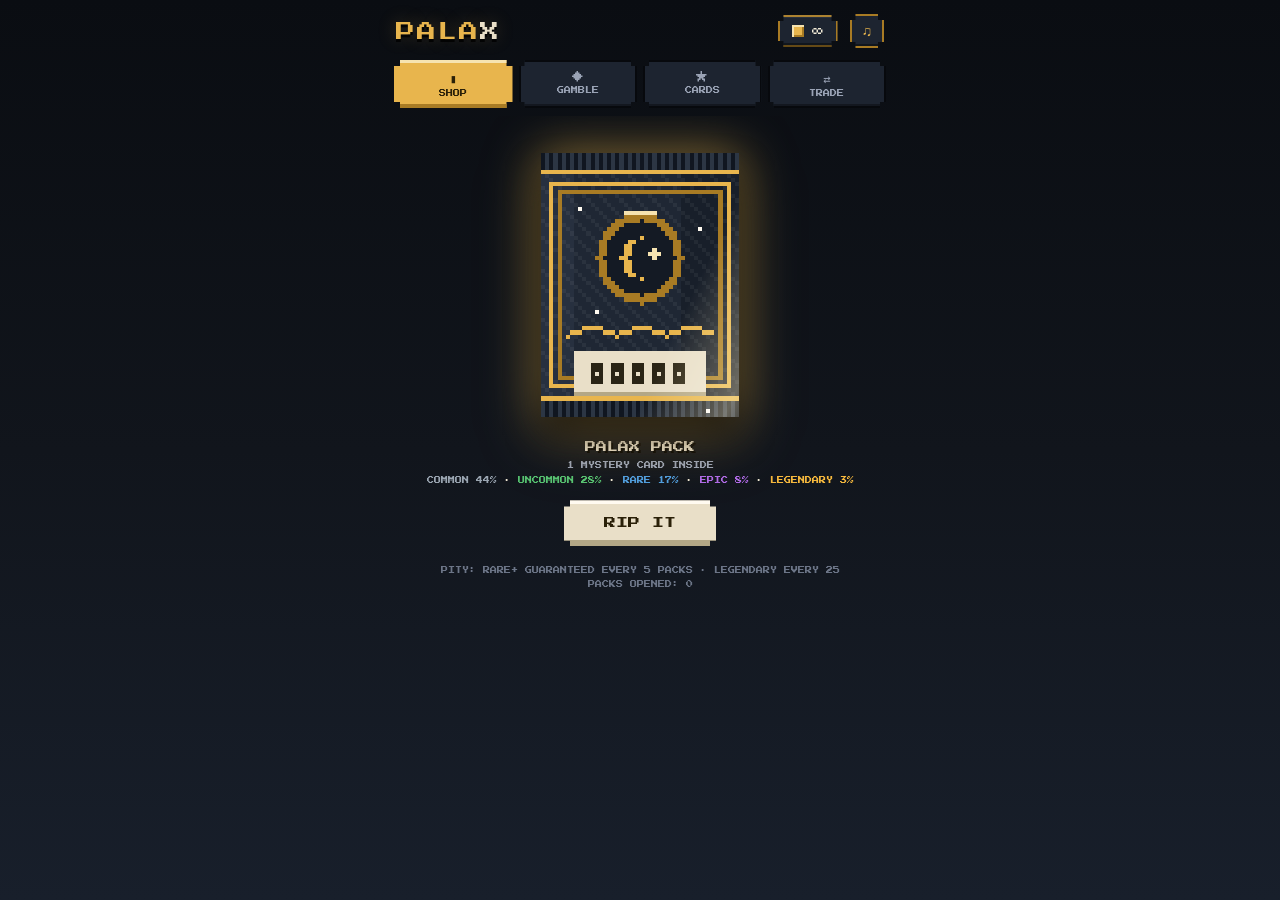
==== index.html @ 10542cb2 "New 'Midnight Gilt' theme: replace synthwave with quiet premium look - Backdrop: soft gold top-light" ====
<!DOCTYPE html>
<html lang="en">
<head>
<meta charset="UTF-8">
<meta name="viewport" content="width=device-width, initial-scale=1.0, maximum-scale=1.0, user-scalable=no">
<title>PALAX — Pixel Pack Ripper</title>
<link rel="preconnect" href="https://fonts.googleapis.com">
<link href="https://fonts.googleapis.com/css2?family=Press+Start+2P&display=swap" rel="stylesheet">
<link rel="stylesheet" href="css/style.css?v=9">
</head>
<body>

<!-- visible until the game boots; if you can read this, the viewer blocked JS -->
<div id="jsWarn">
  &#9888; GAME NOT RUNNING<br><br>
  This viewer blocks JavaScript (iPhone file previews do this).<br><br>
  OPEN THIS FILE IN SAFARI OR CHROME,<br>or use the web link instead.
</div>
<script>
/* surface any fatal error on-screen instead of failing silently */
window.onerror = function (msg, src, line) {
  var d = document.getElementById('errBox');
  if (!d) {
    d = document.createElement('div');
    d.id = 'errBox';
    d.style.cssText = 'position:fixed;left:8px;right:8px;bottom:8px;z-index:9999;' +
      'background:#b3164a;color:#fff;font:10px monospace;padding:10px;border:2px solid #fff;';
    if (document.body) document.body.appendChild(d);
  }
  d.textContent = 'ERROR: ' + msg + ' (line ' + line + ')';
};
</script>

<!-- backdrop: soft top light + drifting dust motes -->
<div id="bgGlow"></div>
<div id="motes"></div>

<!-- particle / FX layer -->
<canvas id="fxCanvas"></canvas>

<!-- white flash on big moments -->
<div id="flash"></div>

<div id="app">

  <!-- top HUD -->
  <header id="topbar">
    <div class="logo">PALA<span>X</span></div>
    <div class="coins-pill" id="coinsPill">
      <span class="coin-icon"></span><span id="coinCount">0</span>
    </div>
    <button id="muteBtn" class="icon-btn" title="Toggle sound">&#9835;</button>
  </header>

  <!-- top tab bar -->
  <nav id="navbar">
    <button class="nav-btn active" data-screen="shop"><span class="nav-ico">&#9646;</span>SHOP</button>
    <button class="nav-btn" data-screen="game"><span class="nav-ico">&#9830;</span>GAMBLE</button>
    <button class="nav-btn" data-screen="collection"><span class="nav-ico">&#9733;</span>CARDS</button>
    <button class="nav-btn" data-screen="trade"><span class="nav-ico">&#8644;</span>TRADE</button>
  </nav>

  <!-- ============ SHOP SCREEN: the one pack ============ -->
  <section id="screen-shop" class="screen active">
    <div id="packStage" class="pack-stage"></div>
    <div id="packInfo" class="pack-info"></div>
    <button id="buyBtn" class="big-btn buy-main">RIP IT</button>
    <div class="pity-hint" id="pityHint"></div>
  </section>

  <!-- ============ MINIGAME SCREEN ============ -->
  <section id="screen-game" class="screen">
    <h2 class="screen-title">DOUBLE OR NOTHING</h2>
    <p class="subtitle">Flip higher than the dealer. Win = pot doubles.<br>Push your luck... or lose it all.</p>
    <div class="duel-table">
      <div class="duel-card-slot"><div class="duel-label">DEALER</div><div id="dealerCard" class="duel-card back"></div></div>
      <div class="duel-vs">VS</div>
      <div class="duel-card-slot"><div class="duel-label">YOU</div><div id="playerCard" class="duel-card back"></div></div>
    </div>
    <div class="pot-display">POT: <span id="potAmount">0</span> <span class="coin-icon"></span> <span id="streakBadge" class="streak-badge"></span></div>
    <div id="betControls" class="bet-controls">
      <button class="bet-btn" data-bet="10">BET 10</button>
      <button class="bet-btn" data-bet="25">BET 25</button>
      <button class="bet-btn" data-bet="50">BET 50</button>
    </div>
    <div id="duelControls" class="bet-controls hidden">
      <button id="flipAgainBtn" class="big-btn danger-btn">FLIP AGAIN</button>
      <button id="cashOutBtn" class="big-btn gold-btn">CASH OUT</button>
    </div>
    <div id="duelMsg" class="duel-msg"></div>
    <div class="best-streak">BEST STREAK: <span id="bestStreak">0</span></div>
  </section>

  <!-- ============ COLLECTION SCREEN ============ -->
  <section id="screen-collection" class="screen">
    <h2 class="screen-title">COLLECTION</h2>
    <div class="collection-stats" id="collectionStats"></div>
    <div id="collectionGrid" class="collection-grid"></div>
  </section>

  <!-- ============ TRADE SCREEN ============ -->
  <section id="screen-trade" class="screen">
    <h2 class="screen-title">TRADING POST</h2>
    <p class="subtitle">Gift a card: pick one below to generate a code.<br>The card leaves your collection — send the code to a friend!</p>
    <div class="trade-redeem">
      <input id="redeemInput" type="text" placeholder="PASTE CODE HERE" autocomplete="off">
      <button id="redeemBtn" class="big-btn">REDEEM</button>
    </div>
    <div id="tradeMsg" class="duel-msg"></div>
    <div id="tradeGrid" class="collection-grid"></div>
  </section>

</div>

<!-- ============ PACK OPENING OVERLAY ============ -->
<div id="openOverlay" class="overlay hidden">
  <div class="open-stage" id="openStage">
    <div id="stageRays"></div>
    <div id="shockwave"></div>
    <div class="rip-hint" id="ripHint">&#9756; SWIPE ACROSS THE TOP TO RIP &#9758;</div>
    <div id="packWrap" class="pack-wrap">
      <canvas id="packFlap" width="48" height="18"></canvas>
      <canvas id="packBody" width="48" height="64"></canvas>
    </div>
    <div id="cardRow" class="card-row"></div>
    <button id="doneBtn" class="big-btn gold-btn hidden">COLLECT</button>
  </div>
</div>

<!-- ============ TRADE CODE MODAL ============ -->
<div id="codeModal" class="overlay hidden">
  <div class="modal-box">
    <h3>GIFT CODE</h3>
    <p class="subtitle">Card removed from your collection.<br>Send this code to a friend:</p>
    <div id="codeText" class="code-text"></div>
    <button id="copyCodeBtn" class="big-btn">COPY CODE</button>
    <button id="closeCodeBtn" class="big-btn danger-btn">CLOSE</button>
  </div>
</div>

<script src="js/audio.js?v=9"></script>
<script src="js/cards.js?v=9"></script>
<script src="js/main.js?v=9"></script>
</body>
</html>
---- css/style.css ----
/* ============================================================
   PALAX — "Midnight Gilt" theme.
   Quiet premium collectible vibe: ink-blue night, warm gold and
   ivory, pixel chrome, Pokemon-style holo foils.
   ============================================================ */

:root {
  --bg: #11151c;
  --bg-deep: #0a0d12;
  --panel: #1d2430;
  --panel-hi: #283142;
  --panel-edge: #07090d;
  --gold: #e8b54d;
  --gold-hi: #f6e3b0;
  --gold-dark: #a87b24;
  --ivory: #e9dfc8;
  --ivory-dark: #b3a786;
  --crimson: #d4574e;
  --crimson-dark: #93352e;
  --slate: #4c5a72;
  --text: #f1e9d6;
  --muted: #9aa3b5;
  --c-common: #9aa5b1;
  --c-uncommon: #56c271;
  --c-rare: #4f9dde;
  --c-epic: #b06ae8;
  --c-legendary: #e8b54d;
  /* pixel-notched corners, used on all UI chrome */
  --px: polygon(
    0 6px, 6px 6px, 6px 0,
    calc(100% - 6px) 0, calc(100% - 6px) 6px, 100% 6px,
    100% calc(100% - 6px), calc(100% - 6px) calc(100% - 6px), calc(100% - 6px) 100%,
    6px 100%, 6px calc(100% - 6px), 0 calc(100% - 6px));
}

* { margin: 0; padding: 0; box-sizing: border-box; -webkit-tap-highlight-color: transparent; }

/* shown until JS boots and removes it */
#jsWarn {
  position: fixed;
  left: 16px; right: 16px; top: 18%;
  z-index: 400;
  background: var(--crimson);
  color: #fff;
  border: 3px solid #fff;
  padding: 22px 16px;
  font-size: 10px;
  line-height: 1.8;
  text-align: center;
}

html, body {
  height: 100%;
  overflow: hidden;
  background: linear-gradient(180deg, var(--bg-deep) 0%, var(--bg) 50%, #181f2b 100%);
  font-family: 'Press Start 2P', monospace;
  color: var(--text);
  user-select: none;
  -webkit-user-select: none;
  touch-action: manipulation;
}

/* ---- backdrop ---- */
#bgGlow {
  position: fixed; inset: 0;
  background:
    radial-gradient(ellipse 85% 55% at 50% 10%, rgba(232,181,77,0.10), transparent 70%),
    radial-gradient(ellipse 70% 40% at 50% 108%, rgba(70,84,110,0.30), transparent 65%);
  z-index: -2;
}
/* slow rising dust motes */
#motes {
  position: fixed;
  left: 0; right: 0; top: 0;
  height: 200%;
  pointer-events: none;
  background-image:
    radial-gradient(2px 2px at 36px 50px, rgba(232,181,77,0.35), transparent),
    radial-gradient(1px 1px at 130px 210px, rgba(241,233,214,0.28), transparent),
    radial-gradient(2px 2px at 226px 330px, rgba(232,181,77,0.22), transparent),
    radial-gradient(1px 1px at 84px 310px, rgba(241,233,214,0.22), transparent),
    radial-gradient(1px 1px at 190px 110px, rgba(241,233,214,0.3), transparent);
  background-size: 280px 380px;
  animation: motesUp 34s linear infinite;
  z-index: -1;
}
@keyframes motesUp { to { transform: translateY(-380px); } }

#flash {
  position: fixed; inset: 0;
  background: #fff;
  opacity: 0;
  pointer-events: none;
  transition: opacity 0.13s ease;
  z-index: 350;
}
body.flashwhite #flash { opacity: 0.75; }

#fxCanvas {
  position: fixed; inset: 0;
  width: 100%; height: 100%;
  pointer-events: none;
  z-index: 200;
}

#app {
  height: 100%;
  max-width: 520px;
  margin: 0 auto;
  display: flex;
  flex-direction: column;
}

/* ---------------- top HUD ---------------- */
#topbar {
  display: flex;
  align-items: center;
  gap: 12px;
  padding: 14px 16px 8px;
}
.logo {
  font-size: 19px;
  letter-spacing: 2px;
  color: var(--gold);
  text-shadow: 0 3px 0 rgba(0,0,0,0.8), 0 0 18px rgba(232,181,77,0.25);
}
.logo span { color: var(--ivory); }
.coins-pill {
  margin-left: auto;
  display: flex; align-items: center; gap: 8px;
  background: var(--panel);
  clip-path: var(--px);
  padding: 10px 14px;
  font-size: 12px;
  box-shadow: inset 0 3px 0 rgba(255,255,255,0.06), inset 0 -4px 0 rgba(0,0,0,0.4),
              inset 0 0 0 2px var(--gold-dark);
}
.coins-pill.bump { animation: coinBump 0.35s cubic-bezier(0.2, 1.6, 0.4, 1); }
@keyframes coinBump { 35% { transform: scale(1.22); } }
.coin-icon {
  display: inline-block;
  width: 12px; height: 12px;
  background: var(--gold);
  box-shadow: inset 2px 2px 0 var(--gold-hi), inset -2px -2px 0 var(--gold-dark);
}
.icon-btn {
  background: var(--panel);
  border: none;
  clip-path: var(--px);
  color: var(--gold);
  font-size: 14px;
  padding: 9px 12px;
  cursor: pointer;
  box-shadow: inset 0 0 0 2px var(--gold-dark), inset 0 -4px 0 rgba(0,0,0,0.4);
}
.icon-btn.muted { color: #525b6b; box-shadow: inset 0 0 0 2px #2c3442; text-decoration: line-through; }

/* ---------------- top tab bar ---------------- */
#navbar {
  display: flex;
  gap: 6px;
  margin: 4px 14px 8px;
}
.nav-btn {
  flex: 1;
  font-family: inherit;
  font-size: 7px;
  color: var(--muted);
  background: var(--panel);
  border: none;
  clip-path: var(--px);
  padding: 11px 4px;
  cursor: pointer;
  display: flex;
  flex-direction: column;
  align-items: center;
  gap: 4px;
  box-shadow: inset 0 0 0 2px var(--panel-edge), inset 0 -4px 0 rgba(0,0,0,0.35);
  transition: color 0.15s;
}
.nav-ico { font-size: 12px; }
.nav-btn.active {
  color: #2a2008;
  background: var(--gold);
  box-shadow: inset 0 3px 0 var(--gold-hi), inset 0 -4px 0 var(--gold-dark);
}
.nav-btn.active .nav-ico { animation: navBounce 0.3s ease; }
@keyframes navBounce { 50% { transform: translateY(-4px); } }

/* ---------------- screens ---------------- */
.screen {
  flex: 1;
  display: none;
  flex-direction: column;
  align-items: center;
  padding: 10px 16px 26px;
  overflow-y: auto;
  scrollbar-width: thin;
  scrollbar-color: var(--panel-hi) transparent;
}
.screen.active { display: flex; animation: screenIn 0.3s ease both; }
@keyframes screenIn {
  from { opacity: 0; transform: translateY(14px); }
}
.screen-title {
  font-size: 14px;
  margin: 6px 0 14px;
  letter-spacing: 2px;
  color: var(--ivory);
  text-shadow: 0 3px 0 rgba(0,0,0,0.8);
}
.subtitle {
  font-size: 8px;
  line-height: 1.9;
  text-align: center;
  color: var(--muted);
  margin-bottom: 14px;
}

/* ---------------- pixel buttons ---------------- */
.big-btn {
  position: relative;
  font-family: inherit;
  font-size: 11px;
  color: #2a2008;
  background: var(--ivory);
  border: none;
  clip-path: var(--px);
  padding: 16px 24px;
  cursor: pointer;
  box-shadow: inset 0 4px 0 #fffaf0, inset 0 -6px 0 var(--ivory-dark);
  transition: filter 0.15s;
}
.big-btn:hover:not(:disabled) { filter: brightness(1.06); }
.big-btn:active:not(:disabled) {
  transform: translateY(3px);
  box-shadow: inset 0 2px 0 #fffaf0, inset 0 -2px 0 var(--ivory-dark);
}
.big-btn:disabled { filter: grayscale(0.85) brightness(0.55); cursor: default; }
.gold-btn {
  background: var(--gold);
  box-shadow: inset 0 4px 0 var(--gold-hi), inset 0 -6px 0 var(--gold-dark);
}
.gold-btn:active:not(:disabled) { box-shadow: inset 0 2px 0 var(--gold-hi), inset 0 -2px 0 var(--gold-dark); }
.danger-btn {
  background: var(--crimson);
  color: #fff;
  text-shadow: 1px 1px 0 rgba(0,0,0,0.4);
  box-shadow: inset 0 4px 0 #ef8a82, inset 0 -6px 0 var(--crimson-dark);
}
.danger-btn:active:not(:disabled) { box-shadow: inset 0 2px 0 #ef8a82, inset 0 -2px 0 var(--crimson-dark); }

/* ---------------- the one pack ---------------- */
.pack-stage {
  width: 220px;
  height: 290px;
  margin-top: 14px;
  display: flex;
  align-items: center;
  justify-content: center;
  perspective: 700px;
}
.pack-holo {
  position: relative;
  width: 198px; height: 264px;
  cursor: pointer;
  transition: transform 0.18s ease;
  transform-style: preserve-3d;
  animation: packFloat 3.4s ease-in-out infinite;
  filter: drop-shadow(0 18px 16px rgba(0,0,0,0.6)) drop-shadow(0 0 24px var(--packglow, transparent));
}
@keyframes packFloat {
  0%, 100% { translate: 0 0; }
  50% { translate: 0 -10px; }
}
.pack-holo canvas {
  width: 100%; height: 100%;
  display: block;
  image-rendering: pixelated;
}
/* gentle gold sheen drifting across the foil */
.pack-holo::after {
  content: '';
  position: absolute; inset: 0;
  background: linear-gradient(115deg, transparent 34%, rgba(246,227,176,0.38) 48%, rgba(246,227,176,0.12) 54%, transparent 68%);
  background-size: 260% 100%;
  animation: packSheen 4s ease-in-out infinite;
  mix-blend-mode: screen;
  pointer-events: none;
}
@keyframes packSheen {
  0% { background-position: 130% 0; }
  60%, 100% { background-position: -140% 0; }
}

.pack-info {
  text-align: center;
  margin: 6px 0 12px;
  line-height: 2.1;
}
.pack-info .p-name { font-size: 11px; color: var(--text); text-shadow: 2px 2px 0 #000; }
.pack-info .p-meta { font-size: 7px; color: var(--muted); }
.pack-info .p-odds { font-size: 7px; }
.buy-main { font-size: 12px; padding: 17px 40px; }
.pity-hint { font-size: 7px; color: #6c7587; margin-top: 18px; line-height: 2; text-align: center; }

/* ---------------- pack opening overlay ---------------- */
.overlay {
  position: fixed; inset: 0;
  background: radial-gradient(ellipse at 50% 38%, rgba(29, 36, 48, 0.97), rgba(6, 8, 11, 0.99) 78%);
  z-index: 100;
  display: flex;
  align-items: center;
  justify-content: center;
}
.overlay.hidden, .hidden { display: none !important; }

.open-stage {
  position: relative;
  display: flex;
  flex-direction: column;
  align-items: center;
  gap: 22px;
  width: 100%;
  height: 100%;
  justify-content: center;
  padding: 16px;
  overflow: hidden;
}

#stageRays {
  position: absolute;
  left: 50%; top: 44%;
  width: 760px; height: 760px;
  translate: -50% -50%;
  background: repeating-conic-gradient(
    color-mix(in srgb, var(--raycolor, #fff) 28%, transparent) 0deg 12deg,
    transparent 12deg 26deg);
  -webkit-mask-image: radial-gradient(circle, black 0%, transparent 66%);
  mask-image: radial-gradient(circle, black 0%, transparent 66%);
  opacity: 0;
  transition: opacity 0.7s ease;
  animation: raySpin 20s linear infinite;
  pointer-events: none;
}
#stageRays.on { opacity: 0.8; }
@keyframes raySpin { to { rotate: 360deg; } }

#shockwave {
  position: absolute;
  width: 60px; height: 60px;
  border: 6px solid var(--gold-hi);
  border-radius: 50%;
  translate: -50% -50%;
  opacity: 0;
  pointer-events: none;
  z-index: 5;
  box-shadow: 0 0 20px rgba(232,181,77,0.8), inset 0 0 14px rgba(232,181,77,0.6);
}
#shockwave.boom { animation: shock 0.65s cubic-bezier(0.1, 0.8, 0.3, 1) forwards; }
@keyframes shock {
  from { opacity: 0.95; scale: 0.15; border-width: 14px; }
  to   { opacity: 0; scale: 12; border-width: 1px; }
}

.rip-hint {
  font-size: 9px;
  color: var(--gold);
  text-shadow: 2px 2px 0 #000;
  animation: hintBob 1.2s ease-in-out infinite;
  z-index: 4;
}
@keyframes hintBob { 50% { transform: translateY(-5px); } }

.pack-wrap {
  position: relative;
  width: 240px; height: 320px;
  touch-action: none;
  cursor: grab;
  z-index: 3;
}
.pack-wrap.idle { animation: openFloat 3s ease-in-out infinite; }
@keyframes openFloat {
  0%, 100% { transform: translateY(0); }
  50% { transform: translateY(-10px); }
}
#packBody, #packFlap {
  position: absolute;
  left: 0; top: 0;
  width: 240px;
  image-rendering: pixelated;
}
#packBody { height: 320px; }
#packFlap { height: 90px; z-index: 2; }
#packFlap.flying {
  transition: transform 0.7s cubic-bezier(0.25, 0.5, 0.3, 1), opacity 0.7s;
  transform: translate(150px, -340px) rotate(80deg) scale(1.15) !important;
  opacity: 0;
}
.pack-wrap.shaking { animation: packShake 0.08s linear infinite; }
@keyframes packShake {
  25% { transform: translate(-2px, 1px); }
  75% { transform: translate(2px, -1px); }
}

body.screenshake #app, body.screenshake .overlay { animation: screenShake 0.38s linear; }
@keyframes screenShake {
  10% { transform: translate(-7px, 5px); }
  30% { transform: translate(6px, -6px); }
  50% { transform: translate(-5px, 3px); }
  70% { transform: translate(4px, -2px); }
  90% { transform: translate(-1px, 1px); }
}

/* ---------------- cards (full pixel art, 64x90 logical) ---------------- */
.card-row {
  display: flex;
  flex-wrap: wrap;
  gap: 14px;
  justify-content: center;
  perspective: 1000px;
  min-height: 150px;
  z-index: 3;
}

.pop-wrap {
  perspective: 1000px;
  animation: popOut 0.65s cubic-bezier(0.2, 1.35, 0.4, 1) both;
}
@keyframes popOut {
  from { transform: translateY(170px) scale(0.1); opacity: 0; filter: brightness(4); }
}

.game-card {
  width: 96px; height: 135px;
  position: relative;
  transform-style: preserve-3d;
  transition: transform 0.5s cubic-bezier(0.3, 1.5, 0.5, 1);
  transform: rotateX(180deg);
  cursor: pointer;
}
.game-card.flipped { transform: rotateX(0deg); }
.big-reveal { width: 192px; height: 270px; }

.card-face {
  position: absolute; inset: 0;
  backface-visibility: hidden;
  overflow: hidden;
}
.card-front { background: #14101d; }
.card-art {
  width: 100%; height: 100%;
  image-rendering: pixelated;
  display: block;
}
.card-back-face {
  transform: rotateX(180deg);
  background: repeating-linear-gradient(45deg, #232c3c 0 8px, #1a2230 8px 16px);
  border: 3px solid var(--gold-dark);
  display: flex; align-items: center; justify-content: center;
  box-shadow: inset 0 0 22px rgba(0,0,0,0.6);
}
.card-back-face::before {
  content: '';
  position: absolute; inset: 6px;
  border: 2px solid rgba(232,181,77,0.45);
}
.card-back-face::after {
  content: 'P';
  font-size: 26px;
  color: var(--gold);
  text-shadow: 3px 3px 0 #000;
}

/* shine sweep on flip */
.game-card.flipped .card-front::before {
  content: '';
  position: absolute; inset: 0;
  background: linear-gradient(115deg, transparent 30%, rgba(255,250,235,0.6) 50%, transparent 70%);
  background-size: 280% 100%;
  animation: revealSheen 0.8s ease 0.18s both;
  mix-blend-mode: screen;
  pointer-events: none;
  z-index: 4;
}
@keyframes revealSheen {
  from { background-position: 135% 0; }
  to { background-position: -135% 0; }
}

/* ============ Pokemon-style holo foils ============ */
.holo {
  position: absolute; inset: 0;
  pointer-events: none;
  z-index: 3;
  background-position: var(--hx, 50%) var(--hy, 50%);
}

/* RARE — holographic art window (classic holo rare) */
.holo-art {
  clip-path: inset(18.9% 6.25% 32.2% 6.25%);
  background-image: linear-gradient(115deg,
    transparent 18%, rgba(255,90,170,0.6) 32%, rgba(90,235,210,0.6) 45%,
    rgba(130,150,255,0.55) 55%, rgba(255,225,110,0.5) 68%, transparent 82%);
  background-size: 260% 260%;
  mix-blend-mode: color-dodge;
  opacity: 0.75;
  animation: holoDrift 4.4s ease-in-out infinite alternate;
}

/* EPIC — galaxy foil across the whole card */
.holo-galaxy {
  background-image:
    repeating-radial-gradient(circle at 30% 25%,
      rgba(176,106,232,0.45) 0 2px, rgba(110,200,235,0.38) 2px 4px, transparent 4px 8px),
    linear-gradient(120deg,
      rgba(255,90,170,0.36), rgba(90,190,255,0.36) 40%, rgba(255,225,110,0.3) 75%, rgba(255,90,170,0.36));
  background-size: 14px 14px, 280% 280%;
  mix-blend-mode: color-dodge;
  opacity: 0.58;
  animation: holoDrift 4s ease-in-out infinite alternate;
}

/* LEGENDARY — full-card rainbow foil */
.holo-full {
  background-image:
    linear-gradient(110deg,
      rgba(255,80,80,0.5) 0%, rgba(255,185,60,0.5) 18%, rgba(255,245,110,0.45) 33%,
      rgba(100,255,170,0.45) 48%, rgba(80,200,255,0.5) 64%, rgba(180,110,255,0.5) 82%,
      rgba(255,80,80,0.5) 100%),
    radial-gradient(circle at var(--hx, 50%) var(--hy, 35%), rgba(255,252,240,0.5), transparent 55%);
  background-size: 300% 300%, 100% 100%;
  mix-blend-mode: color-dodge;
  opacity: 0.65;
  animation: holoDrift 3.4s ease-in-out infinite alternate;
}
@keyframes holoDrift {
  from { background-position: 15% 20%; }
  to { background-position: 85% 80%; }
}

/* sweeping light beam (legendary) */
.beam {
  background-image: linear-gradient(120deg,
    transparent 38%, rgba(255,250,235,0.5) 49%, rgba(255,250,235,0.16) 53%, transparent 64%);
  background-size: 320% 320%;
  mix-blend-mode: screen;
  animation: beamSweep 3s ease-in-out infinite;
}
@keyframes beamSweep {
  0% { background-position: 120% 0; }
  55%, 100% { background-position: -140% 0; }
}

/* glitter flecks */
.sparkles {
  background-image:
    radial-gradient(1px 1px at 18% 22%, #fff, transparent),
    radial-gradient(1px 1px at 72% 14%, #fff, transparent),
    radial-gradient(2px 2px at 86% 38%, #fff, transparent),
    radial-gradient(1px 1px at 34% 48%, #fff, transparent),
    radial-gradient(1px 1px at 58% 66%, #fff, transparent),
    radial-gradient(2px 2px at 12% 76%, #fff, transparent),
    radial-gradient(1px 1px at 80% 84%, #fff, transparent),
    radial-gradient(1px 1px at 46% 90%, #fff, transparent);
  mix-blend-mode: screen;
  animation: sparkleTwinkle 1.7s steps(2) infinite;
}
@keyframes sparkleTwinkle {
  0%, 100% { opacity: 0.85; transform: translate(0, 0); }
  50% { opacity: 0.22; transform: translate(1px, 1px); }
}

/* rarity glows — soft, not neon */
.r-uncommon  .card-front { box-shadow: 0 0 10px rgba(86,194,113,0.35); }
.r-rare      .card-front { box-shadow: 0 0 14px rgba(79,157,222,0.5); }
.r-epic      .card-front { box-shadow: 0 0 20px rgba(176,106,232,0.6); }
.r-legendary .card-front { animation: legendPulse 1.7s ease-in-out infinite; }
@keyframes legendPulse {
  0%, 100% { box-shadow: 0 0 18px rgba(232,181,77,0.6); }
  50% { box-shadow: 0 0 40px rgba(232,181,77,0.95), 0 0 80px rgba(232,181,77,0.4); }
}

/* reveal jolts */
.game-card.flipped.r-rare      { animation: rareJolt 0.45s ease; }
.game-card.flipped.r-epic      { animation: epicJolt 0.55s ease; }
.game-card.flipped.r-legendary { animation: legendJolt 0.8s ease; }
@keyframes rareJolt { 30% { transform: rotateX(0) scale(1.14); } }
@keyframes epicJolt {
  25% { transform: rotateX(0) scale(1.2) rotate(-3deg); }
  55% { transform: rotateX(0) scale(1.08) rotate(2deg); }
}
@keyframes legendJolt {
  15% { transform: rotateX(0) scale(1.4); filter: brightness(1.9); }
  40% { transform: rotateX(0) scale(1.15) translate(-4px, 0); filter: brightness(1.2); }
  65% { transform: rotateX(0) scale(1.28) translate(3px, 0); }
}

/* mystery covers — warm gold-white while fate is undecided */
.mystery-cover {
  position: absolute; inset: 0;
  backface-visibility: hidden;
  transform: translateZ(3px);
  background: radial-gradient(circle at 50% 36%, #fffdf6, #f6e9c8 55%, #e3c171 100%);
  box-shadow:
    0 0 30px rgba(255,250,235,0.95),
    0 0 80px rgba(232,181,77,0.7),
    0 0 160px rgba(232,181,77,0.35);
  display: flex;
  align-items: center;
  justify-content: center;
  animation: coverPulse 0.45s ease-in-out infinite;
  transition: opacity 0.16s ease;
  z-index: 6;
}
.mystery-cover::after {
  content: '?';
  font-size: 44px;
  color: rgba(120, 90, 30, 0.32);
  text-shadow: 0 2px 0 rgba(255,255,255,0.8);
}
.mystery-cover.back { transform: rotateY(180deg) translateZ(3px); }
.mystery-cover.off { opacity: 0; pointer-events: none; }
@keyframes coverPulse { 50% { filter: brightness(1.22); } }

/* ---------------- minigame ---------------- */
.duel-table {
  display: flex;
  align-items: center;
  gap: 22px;
  margin: 10px 0 18px;
}
.duel-card-slot { display: flex; flex-direction: column; align-items: center; gap: 8px; }
.duel-label { font-size: 8px; color: var(--muted); }
.duel-vs { font-size: 14px; color: var(--crimson); text-shadow: 2px 2px 0 #000; }
.duel-card {
  width: 84px; height: 118px;
  clip-path: var(--px);
  background: #f6f1e3;
  color: #1d1812;
  display: flex; align-items: center; justify-content: center;
  font-size: 30px;
  box-shadow: inset 0 0 0 3px #0a0d12, inset 0 -6px 0 rgba(0,0,0,0.12);
}
.duel-card.red-suit { color: var(--crimson-dark); }
.duel-card.back {
  background: repeating-linear-gradient(45deg, #232c3c 0 8px, #1a2230 8px 16px);
  color: transparent;
  box-shadow: inset 0 0 0 3px var(--gold-dark), inset 0 0 18px rgba(0,0,0,0.5);
}
.duel-card.pop { animation: duelPop 0.38s cubic-bezier(0.2, 1.6, 0.4, 1); }
@keyframes duelPop { from { transform: scale(0.4) rotate(10deg); } }
.pot-display { font-size: 11px; margin-bottom: 14px; display: flex; align-items: center; gap: 8px; text-shadow: 2px 2px 0 #000; }
.streak-badge { font-size: 8px; color: var(--gold); animation: hintBob 1s ease-in-out infinite; }
.bet-controls { display: flex; gap: 12px; flex-wrap: wrap; justify-content: center; }
.bet-btn {
  font-family: inherit; font-size: 9px;
  color: #2a2008;
  background: var(--ivory);
  border: none;
  clip-path: var(--px);
  padding: 13px 15px; cursor: pointer;
  box-shadow: inset 0 3px 0 #fffaf0, inset 0 -5px 0 var(--ivory-dark);
}
.bet-btn:hover:not(:disabled) { filter: brightness(1.06); }
.bet-btn:active:not(:disabled) { transform: translateY(3px); box-shadow: inset 0 -2px 0 var(--ivory-dark); }
.bet-btn:disabled { filter: grayscale(0.85) brightness(0.55); }
.duel-msg { font-size: 9px; margin-top: 16px; min-height: 16px; text-align: center; color: var(--gold); text-shadow: 2px 2px 0 #000; line-height: 1.8; }
.best-streak { font-size: 8px; color: #6c7587; margin-top: 14px; }

/* ---------------- collection / trade ---------------- */
.collection-stats { font-size: 8px; color: var(--muted); margin-bottom: 14px; line-height: 1.9; text-align: center; }
.collection-grid {
  display: grid;
  grid-template-columns: repeat(auto-fill, 96px);
  gap: 18px 16px;
  justify-content: center;
  width: 100%;
}
.coll-card { position: relative; }
.coll-card .game-card { transform: none; cursor: default; }
.coll-count {
  position: absolute;
  top: -7px; right: -7px;
  background: var(--crimson);
  border: 2px solid #fff;
  font-size: 7px;
  min-width: 21px; height: 21px;
  display: flex; align-items: center; justify-content: center;
  box-shadow: 0 3px 7px rgba(0,0,0,0.45);
  z-index: 3;
}
.coll-actions { display: flex; gap: 4px; margin-top: 6px; justify-content: center; }
.mini-btn {
  font-family: inherit; font-size: 6px;
  color: #2a2008;
  background: var(--gold);
  border: none;
  padding: 7px 9px; cursor: pointer;
  box-shadow: inset 0 2px 0 var(--gold-hi), inset 0 -3px 0 var(--gold-dark);
}
.mini-btn:active { transform: translateY(2px); box-shadow: inset 0 -1px 0 var(--gold-dark); }
.empty-note { font-size: 8px; color: #6c7587; grid-column: 1 / -1; text-align: center; line-height: 2.2; padding: 34px 0; }

.trade-redeem { display: flex; gap: 8px; width: 100%; max-width: 400px; margin-bottom: 8px; }
.trade-redeem input {
  flex: 1;
  font-family: inherit;
  font-size: 8px;
  background: var(--bg-deep);
  border: none;
  clip-path: var(--px);
  color: var(--gold);
  padding: 12px;
  min-width: 0;
  box-shadow: inset 0 0 0 2px var(--gold-dark), inset 0 4px 8px rgba(0,0,0,0.5);
}
.trade-redeem input:focus { outline: none; box-shadow: inset 0 0 0 2px var(--ivory), inset 0 4px 8px rgba(0,0,0,0.5); }
.trade-redeem .big-btn { font-size: 9px; padding: 12px 16px; }

/* ---------------- modal ---------------- */
.modal-box {
  background: var(--panel);
  clip-path: var(--px);
  padding: 28px;
  display: flex;
  flex-direction: column;
  gap: 14px;
  align-items: center;
  max-width: 340px;
  width: 90%;
  box-shadow: inset 0 0 0 2px var(--gold-dark), inset 0 4px 0 rgba(255,255,255,0.06);
  animation: screenIn 0.3s ease both;
}
.modal-box h3 { font-size: 13px; color: var(--gold); text-shadow: 2px 2px 0 #000; }
.code-text {
  font-size: 8px;
  word-break: break-all;
  background: var(--bg-deep);
  padding: 12px;
  line-height: 1.9;
  width: 100%;
  text-align: center;
  color: var(--gold);
  box-shadow: inset 0 0 0 2px var(--panel-hi), inset 0 3px 8px rgba(0,0,0,0.6);
}
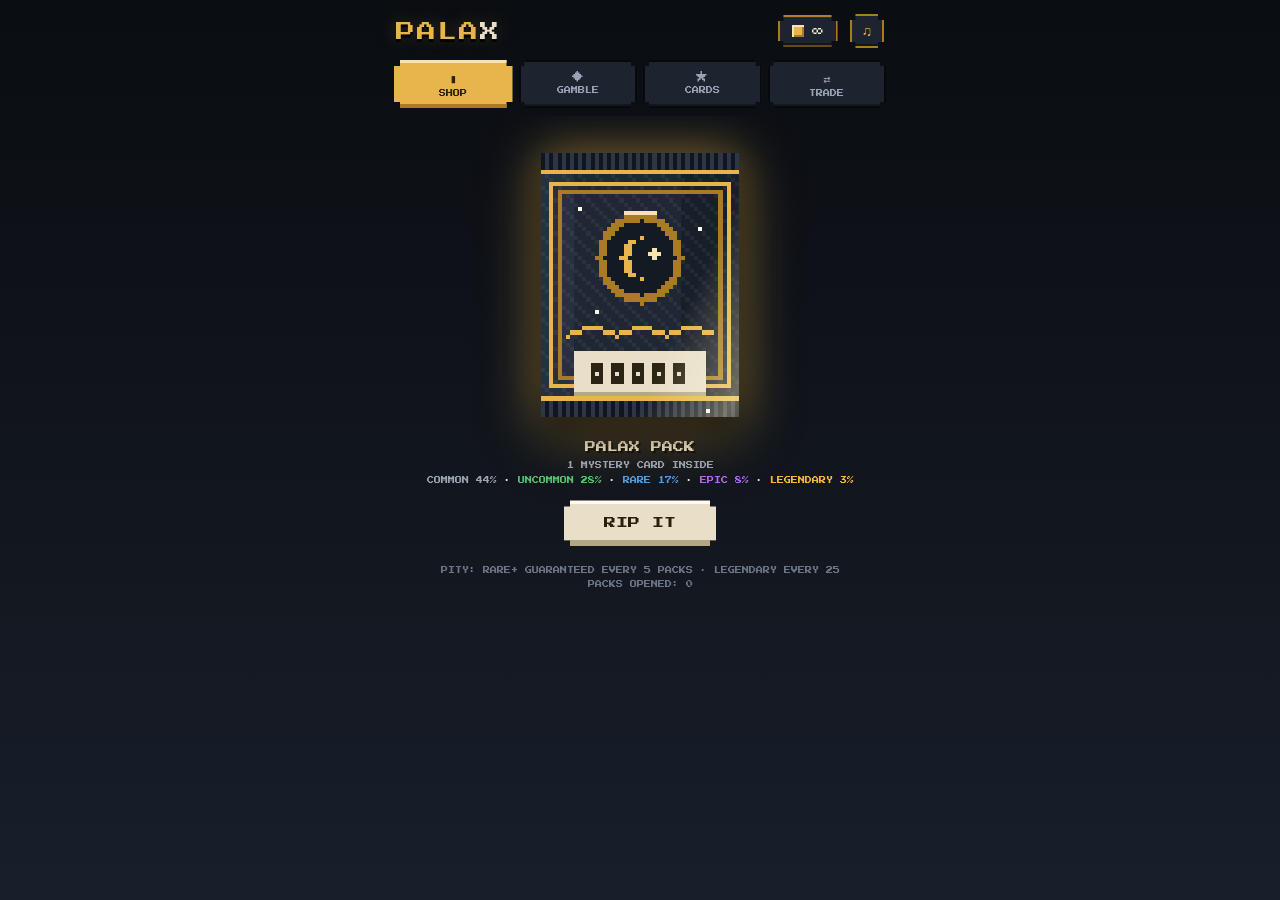
==== commit 894b0b56: "Fluidity pass: spring tilt, eased spin, smoothed rip, juicier FX - Card tilt now spring-physics: lea" ====
--- a/index.html
+++ b/index.html
@@ -6,7 +6,7 @@
 <title>PALAX — Pixel Pack Ripper</title>
 <link rel="preconnect" href="https://fonts.googleapis.com">
 <link href="https://fonts.googleapis.com/css2?family=Press+Start+2P&display=swap" rel="stylesheet">
-<link rel="stylesheet" href="css/style.css?v=9">
+<link rel="stylesheet" href="css/style.css?v=11">
 </head>
 <body>
 
@@ -138,8 +138,8 @@
   </div>
 </div>
 
-<script src="js/audio.js?v=9"></script>
-<script src="js/cards.js?v=9"></script>
-<script src="js/main.js?v=9"></script>
+<script src="js/audio.js?v=11"></script>
+<script src="js/cards.js?v=11"></script>
+<script src="js/main.js?v=11"></script>
 </body>
 </html>
--- a/css/style.css
+++ b/css/style.css
@@ -198,9 +198,12 @@
   scrollbar-width: thin;
   scrollbar-color: var(--panel-hi) transparent;
 }
-.screen.active { display: flex; animation: screenIn 0.3s ease both; }
+.screen.active { display: flex; animation: screenIn 0.38s cubic-bezier(0.22, 1, 0.36, 1) both; }
 @keyframes screenIn {
-  from { opacity: 0; transform: translateY(14px); }
+  from { opacity: 0; transform: translateY(18px) scale(0.99); }
+}
+@keyframes overlayIn {
+  from { opacity: 0; }
 }
 .screen-title {
   font-size: 14px;
@@ -270,8 +273,8 @@
   filter: drop-shadow(0 18px 16px rgba(0,0,0,0.6)) drop-shadow(0 0 24px var(--packglow, transparent));
 }
 @keyframes packFloat {
-  0%, 100% { translate: 0 0; }
-  50% { translate: 0 -10px; }
+  0%, 100% { translate: 0 0; rotate: -1.4deg; }
+  50% { translate: 0 -10px; rotate: 1.4deg; }
 }
 .pack-holo canvas {
   width: 100%; height: 100%;
@@ -307,6 +310,7 @@
 /* ---------------- pack opening overlay ---------------- */
 .overlay {
   position: fixed; inset: 0;
+  animation: overlayIn 0.28s ease both;
   background: radial-gradient(ellipse at 50% 38%, rgba(29, 36, 48, 0.97), rgba(6, 8, 11, 0.99) 78%);
   z-index: 100;
   display: flex;
@@ -390,8 +394,8 @@
   width: 240px;
   image-rendering: pixelated;
 }
-#packBody { height: 320px; }
-#packFlap { height: 90px; z-index: 2; }
+#packBody { height: 320px; transition: filter 0.13s ease-out; }
+#packFlap { height: 90px; z-index: 2; transition: transform 0.09s ease-out; }
 #packFlap.flying {
   transition: transform 0.7s cubic-bezier(0.25, 0.5, 0.3, 1), opacity 0.7s;
   transform: translate(150px, -340px) rotate(80deg) scale(1.15) !important;
@@ -425,7 +429,12 @@
 
 .pop-wrap {
   perspective: 1000px;
-  animation: popOut 0.65s cubic-bezier(0.2, 1.35, 0.4, 1) both;
+  animation: popOut 0.65s cubic-bezier(0.2, 1.35, 0.4, 1) both,
+             wrapFloat 3.8s ease-in-out 0.75s infinite;
+}
+@keyframes wrapFloat {
+  0%, 100% { translate: 0 0; }
+  50% { translate: 0 -6px; }
 }
 @keyframes popOut {
   from { transform: translateY(170px) scale(0.1); opacity: 0; filter: brightness(4); }
@@ -472,13 +481,16 @@
   text-shadow: 3px 3px 0 #000;
 }
 
-/* shine sweep on flip */
+/* shine sweep on flip — hard-edged band, no soft gradient */
 .game-card.flipped .card-front::before {
   content: '';
   position: absolute; inset: 0;
-  background: linear-gradient(115deg, transparent 30%, rgba(255,250,235,0.6) 50%, transparent 70%);
+  background: linear-gradient(115deg,
+    transparent 42%, rgba(255,250,235,0.28) 42%,
+    rgba(255,250,235,0.65) 48%, rgba(255,250,235,0.65) 54%,
+    rgba(255,250,235,0.28) 60%, transparent 60%);
   background-size: 280% 100%;
-  animation: revealSheen 0.8s ease 0.18s both;
+  animation: revealSheen 0.8s steps(14) 0.18s both;
   mix-blend-mode: screen;
   pointer-events: none;
   z-index: 4;
@@ -488,87 +500,16 @@
   to { background-position: -135% 0; }
 }
 
-/* ============ Pokemon-style holo foils ============ */
-.holo {
+/* ============ pixel foils ============
+   Foils are drawn on a second canvas at the card's own 64x90
+   resolution (see cards.js) — same pixel grid as the art. */
+.foil-canvas {
   position: absolute; inset: 0;
-  pointer-events: none;
+  width: 100%; height: 100%;
+  image-rendering: pixelated;
+  pointer-events: none;
+  mix-blend-mode: screen;
   z-index: 3;
-  background-position: var(--hx, 50%) var(--hy, 50%);
-}
-
-/* RARE — holographic art window (classic holo rare) */
-.holo-art {
-  clip-path: inset(18.9% 6.25% 32.2% 6.25%);
-  background-image: linear-gradient(115deg,
-    transparent 18%, rgba(255,90,170,0.6) 32%, rgba(90,235,210,0.6) 45%,
-    rgba(130,150,255,0.55) 55%, rgba(255,225,110,0.5) 68%, transparent 82%);
-  background-size: 260% 260%;
-  mix-blend-mode: color-dodge;
-  opacity: 0.75;
-  animation: holoDrift 4.4s ease-in-out infinite alternate;
-}
-
-/* EPIC — galaxy foil across the whole card */
-.holo-galaxy {
-  background-image:
-    repeating-radial-gradient(circle at 30% 25%,
-      rgba(176,106,232,0.45) 0 2px, rgba(110,200,235,0.38) 2px 4px, transparent 4px 8px),
-    linear-gradient(120deg,
-      rgba(255,90,170,0.36), rgba(90,190,255,0.36) 40%, rgba(255,225,110,0.3) 75%, rgba(255,90,170,0.36));
-  background-size: 14px 14px, 280% 280%;
-  mix-blend-mode: color-dodge;
-  opacity: 0.58;
-  animation: holoDrift 4s ease-in-out infinite alternate;
-}
-
-/* LEGENDARY — full-card rainbow foil */
-.holo-full {
-  background-image:
-    linear-gradient(110deg,
-      rgba(255,80,80,0.5) 0%, rgba(255,185,60,0.5) 18%, rgba(255,245,110,0.45) 33%,
-      rgba(100,255,170,0.45) 48%, rgba(80,200,255,0.5) 64%, rgba(180,110,255,0.5) 82%,
-      rgba(255,80,80,0.5) 100%),
-    radial-gradient(circle at var(--hx, 50%) var(--hy, 35%), rgba(255,252,240,0.5), transparent 55%);
-  background-size: 300% 300%, 100% 100%;
-  mix-blend-mode: color-dodge;
-  opacity: 0.65;
-  animation: holoDrift 3.4s ease-in-out infinite alternate;
-}
-@keyframes holoDrift {
-  from { background-position: 15% 20%; }
-  to { background-position: 85% 80%; }
-}
-
-/* sweeping light beam (legendary) */
-.beam {
-  background-image: linear-gradient(120deg,
-    transparent 38%, rgba(255,250,235,0.5) 49%, rgba(255,250,235,0.16) 53%, transparent 64%);
-  background-size: 320% 320%;
-  mix-blend-mode: screen;
-  animation: beamSweep 3s ease-in-out infinite;
-}
-@keyframes beamSweep {
-  0% { background-position: 120% 0; }
-  55%, 100% { background-position: -140% 0; }
-}
-
-/* glitter flecks */
-.sparkles {
-  background-image:
-    radial-gradient(1px 1px at 18% 22%, #fff, transparent),
-    radial-gradient(1px 1px at 72% 14%, #fff, transparent),
-    radial-gradient(2px 2px at 86% 38%, #fff, transparent),
-    radial-gradient(1px 1px at 34% 48%, #fff, transparent),
-    radial-gradient(1px 1px at 58% 66%, #fff, transparent),
-    radial-gradient(2px 2px at 12% 76%, #fff, transparent),
-    radial-gradient(1px 1px at 80% 84%, #fff, transparent),
-    radial-gradient(1px 1px at 46% 90%, #fff, transparent);
-  mix-blend-mode: screen;
-  animation: sparkleTwinkle 1.7s steps(2) infinite;
-}
-@keyframes sparkleTwinkle {
-  0%, 100% { opacity: 0.85; transform: translate(0, 0); }
-  50% { opacity: 0.22; transform: translate(1px, 1px); }
 }
 
 /* rarity glows — soft, not neon */
@@ -601,8 +542,11 @@
   position: absolute; inset: 0;
   backface-visibility: hidden;
   transform: translateZ(3px);
-  background: radial-gradient(circle at 50% 36%, #fffdf6, #f6e9c8 55%, #e3c171 100%);
+  background: #fffdf6;
   box-shadow:
+    inset 0 0 0 4px #f6e9c8,
+    inset 0 0 0 8px #ecd9a4,
+    inset 0 0 0 12px #e3c171,
     0 0 30px rgba(255,250,235,0.95),
     0 0 80px rgba(232,181,77,0.7),
     0 0 160px rgba(232,181,77,0.35);
@@ -620,7 +564,9 @@
   text-shadow: 0 2px 0 rgba(255,255,255,0.8);
 }
 .mystery-cover.back { transform: rotateY(180deg) translateZ(3px); }
-.mystery-cover.off { opacity: 0; pointer-events: none; }
+.mystery-cover { transition: opacity 0.22s ease, transform 0.26s ease; }
+.mystery-cover.off { opacity: 0; pointer-events: none; transform: translateZ(3px) scale(1.28); }
+.mystery-cover.back.off { transform: rotateY(180deg) translateZ(3px) scale(1.28); }
 @keyframes coverPulse { 50% { filter: brightness(1.22); } }
 
 /* ---------------- minigame ---------------- */
@@ -648,7 +594,7 @@
   color: transparent;
   box-shadow: inset 0 0 0 3px var(--gold-dark), inset 0 0 18px rgba(0,0,0,0.5);
 }
-.duel-card.pop { animation: duelPop 0.38s cubic-bezier(0.2, 1.6, 0.4, 1); }
+.duel-card.pop { animation: duelPop 0.42s cubic-bezier(0.18, 1.8, 0.4, 1); }
 @keyframes duelPop { from { transform: scale(0.4) rotate(10deg); } }
 .pot-display { font-size: 11px; margin-bottom: 14px; display: flex; align-items: center; gap: 8px; text-shadow: 2px 2px 0 #000; }
 .streak-badge { font-size: 8px; color: var(--gold); animation: hintBob 1s ease-in-out infinite; }
@@ -744,3 +690,28 @@
   color: var(--gold);
   box-shadow: inset 0 0 0 2px var(--panel-hi), inset 0 3px 8px rgba(0,0,0,0.6);
 }
+
+/* ---------------- fluidity extras ---------------- */
+.fx-ring {
+  position: fixed;
+  width: 56px; height: 56px;
+  border: 5px solid var(--gold-hi);
+  border-radius: 50%;
+  translate: -50% -50%;
+  pointer-events: none;
+  z-index: 210;
+  animation: fxRing 0.65s cubic-bezier(0.1, 0.8, 0.3, 1) forwards;
+}
+@keyframes fxRing {
+  from { opacity: 0.9; scale: 0.2; border-width: 11px; }
+  to { opacity: 0; scale: 5; border-width: 1px; }
+}
+.big-btn.rise { animation: riseIn 0.5s cubic-bezier(0.2, 1.4, 0.4, 1) both; }
+@keyframes riseIn {
+  from { opacity: 0; transform: translateY(34px) scale(0.85); }
+}
+.coll-card { animation: cardFadeUp 0.4s cubic-bezier(0.22, 1, 0.36, 1) backwards; }
+@keyframes cardFadeUp {
+  from { opacity: 0; transform: translateY(16px) scale(0.94); }
+}
+.game-card, .pack-holo { will-change: transform; }
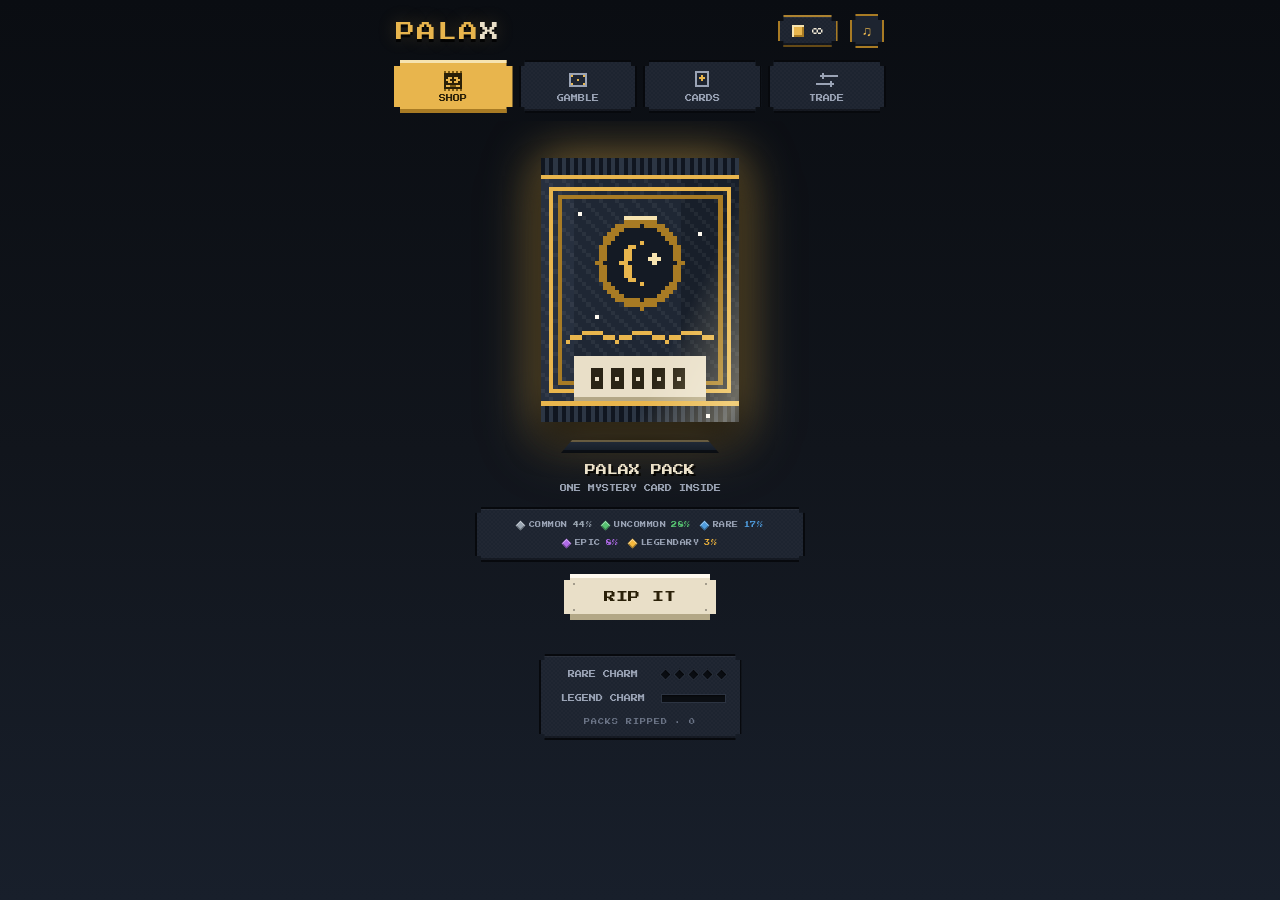
==== commit 8c36bfd2: "Crafted UI pass: pixel icons, charm pips, plaques, pedestal, rivets - Nav tabs use hand-drawn 11x10 " ====
--- a/index.html
+++ b/index.html
@@ -6,7 +6,7 @@
 <title>PALAX — Pixel Pack Ripper</title>
 <link rel="preconnect" href="https://fonts.googleapis.com">
 <link href="https://fonts.googleapis.com/css2?family=Press+Start+2P&display=swap" rel="stylesheet">
-<link rel="stylesheet" href="css/style.css?v=11">
+<link rel="stylesheet" href="css/style.css?v=12">
 </head>
 <body>
 
@@ -138,8 +138,8 @@
   </div>
 </div>
 
-<script src="js/audio.js?v=11"></script>
-<script src="js/cards.js?v=11"></script>
-<script src="js/main.js?v=11"></script>
+<script src="js/audio.js?v=12"></script>
+<script src="js/cards.js?v=12"></script>
+<script src="js/main.js?v=12"></script>
 </body>
 </html>
--- a/css/style.css
+++ b/css/style.css
@@ -178,7 +178,8 @@
   box-shadow: inset 0 0 0 2px var(--panel-edge), inset 0 -4px 0 rgba(0,0,0,0.35);
   transition: color 0.15s;
 }
-.nav-ico { font-size: 12px; }
+.nav-ico { height: 20px; display: flex; align-items: center; }
+.nav-ico canvas { width: 22px; height: 20px; image-rendering: pixelated; display: block; }
 .nav-btn.active {
   color: #2a2008;
   background: var(--gold);
@@ -206,12 +207,18 @@
   from { opacity: 0; }
 }
 .screen-title {
-  font-size: 14px;
-  margin: 6px 0 14px;
+  font-size: 12px;
+  margin: 6px 0 16px;
   letter-spacing: 2px;
-  color: var(--ivory);
-  text-shadow: 0 3px 0 rgba(0,0,0,0.8);
-}
+  color: var(--gold-hi);
+  background: var(--panel);
+  clip-path: var(--px);
+  padding: 12px 24px;
+  box-shadow: inset 0 0 0 2px var(--gold-dark), inset 0 3px 0 rgba(255,255,255,0.06), inset 0 -4px 0 rgba(0,0,0,0.35);
+  text-shadow: 0 2px 0 rgba(0,0,0,0.8);
+}
+.screen-title::before { content: '◆ '; color: var(--gold-dark); font-size: 9px; }
+.screen-title::after { content: ' ◆'; color: var(--gold-dark); font-size: 9px; }
 .subtitle {
   font-size: 8px;
   line-height: 1.9;
@@ -255,13 +262,34 @@
 
 /* ---------------- the one pack ---------------- */
 .pack-stage {
+  position: relative;
   width: 220px;
   height: 290px;
   margin-top: 14px;
+  margin-bottom: 18px;
   display: flex;
   align-items: center;
   justify-content: center;
   perspective: 700px;
+}
+/* display pedestal the pack hovers over */
+.pack-stage::before {
+  content: '';
+  position: absolute;
+  bottom: -14px; left: 50%;
+  translate: -50%;
+  width: 170px; height: 16px;
+  background: radial-gradient(ellipse at 50% 50%, rgba(0,0,0,0.55), transparent 70%);
+}
+.pack-stage::after {
+  content: '';
+  position: absolute;
+  bottom: -18px; left: 50%;
+  translate: -50%;
+  width: 158px; height: 13px;
+  background: linear-gradient(180deg, #232c3a, #141a24);
+  clip-path: polygon(7% 0, 93% 0, 100% 100%, 0 100%);
+  box-shadow: inset 0 2px 0 rgba(232,181,77,0.35), inset 0 -3px 0 rgba(0,0,0,0.5);
 }
 .pack-holo {
   position: relative;
@@ -715,3 +743,117 @@
   from { opacity: 0; transform: translateY(16px) scale(0.94); }
 }
 .game-card, .pack-holo { will-change: transform; }
+
+/* ============================================================
+   Crafted chrome: gem odds chips, charm pips, rivets, textures
+   ============================================================ */
+
+/* odds as gem chips on a plaque */
+.odds-plaque {
+  display: flex;
+  flex-wrap: wrap;
+  gap: 6px 10px;
+  justify-content: center;
+  max-width: 330px;
+  margin: 10px auto 0;
+  background: var(--panel);
+  clip-path: var(--px);
+  padding: 12px 14px;
+  box-shadow: inset 0 0 0 2px var(--panel-edge), inset 0 3px 0 rgba(255,255,255,0.05), inset 0 -4px 0 rgba(0,0,0,0.3);
+}
+.odds-plaque .odd {
+  display: flex;
+  align-items: center;
+  gap: 5px;
+  font-size: 6px;
+  color: var(--muted);
+  letter-spacing: 0.5px;
+}
+.odds-plaque .odd i {
+  width: 7px; height: 7px;
+  rotate: 45deg;
+  box-shadow: inset 1px 1px 0 rgba(255,255,255,0.45), inset -1px -1px 0 rgba(0,0,0,0.35);
+}
+.odds-plaque .odd b { font-weight: normal; }
+
+/* pity charms: pips + progress bar instead of robot text */
+.pity-board {
+  margin-top: 16px;
+  width: 100%;
+  max-width: 330px;
+  background: var(--panel);
+  clip-path: var(--px);
+  padding: 14px 16px 12px;
+  box-shadow: inset 0 0 0 2px var(--panel-edge), inset 0 3px 0 rgba(255,255,255,0.05), inset 0 -4px 0 rgba(0,0,0,0.3);
+  display: flex;
+  flex-direction: column;
+  gap: 10px;
+}
+.pity-row {
+  display: flex;
+  align-items: center;
+  gap: 10px;
+}
+.pity-row label { font-size: 7px; color: var(--muted); width: 96px; flex: none; }
+.pips { display: flex; gap: 5px; }
+.pip {
+  width: 9px; height: 9px;
+  background: var(--bg-deep);
+  box-shadow: inset 0 0 0 1px #2c3442, inset 0 2px 2px rgba(0,0,0,0.6);
+  rotate: 45deg;
+  transition: background 0.3s, box-shadow 0.3s;
+}
+.pip.on {
+  background: var(--gold);
+  box-shadow: inset 1px 1px 0 var(--gold-hi), inset -1px -1px 0 var(--gold-dark), 0 0 7px rgba(232,181,77,0.6);
+}
+.charm-bar {
+  flex: 1;
+  height: 9px;
+  background: var(--bg-deep);
+  box-shadow: inset 0 0 0 1px #2c3442, inset 0 2px 2px rgba(0,0,0,0.6);
+  overflow: hidden;
+}
+.charm-fill {
+  height: 100%;
+  background: repeating-linear-gradient(90deg, var(--gold) 0 6px, var(--gold-dark) 6px 8px);
+  box-shadow: inset 0 2px 0 rgba(255,255,255,0.35);
+  transition: width 0.5s cubic-bezier(0.22, 1, 0.36, 1);
+}
+.opened-line { font-size: 6px; color: #6c7587; text-align: center; letter-spacing: 1px; }
+
+/* subtle pixel-fabric texture + corner rivets on chrome */
+.nav-btn, .coins-pill, .screen-title, .modal-box, .pity-board, .odds-plaque {
+  background-image: repeating-conic-gradient(rgba(255,255,255,0.016) 0% 25%, transparent 0% 50%);
+  background-size: 4px 4px;
+}
+.big-btn, .bet-btn {
+  background-image:
+    radial-gradient(circle 1.5px at 10px 10px, rgba(0,0,0,0.3) 100%, transparent),
+    radial-gradient(circle 1.5px at calc(100% - 10px) 10px, rgba(0,0,0,0.3) 100%, transparent),
+    radial-gradient(circle 1.5px at 10px calc(100% - 10px), rgba(0,0,0,0.3) 100%, transparent),
+    radial-gradient(circle 1.5px at calc(100% - 10px) calc(100% - 10px), rgba(0,0,0,0.3) 100%, transparent);
+  transition: filter 0.15s, transform 0.12s cubic-bezier(0.2, 1.2, 0.4, 1);
+}
+.big-btn:hover:not(:disabled) { transform: translateY(-2px); }
+.big-btn:active:not(:disabled) { transform: translateY(3px); }
+
+/* gamble room: felt board + VS medallion */
+.duel-table {
+  background:
+    repeating-conic-gradient(rgba(255,255,255,0.02) 0% 25%, transparent 0% 50%),
+    linear-gradient(180deg, #1c2b22, #15211a);
+  background-size: 4px 4px, 100% 100%;
+  clip-path: var(--px);
+  padding: 20px 22px;
+  box-shadow: inset 0 0 0 2px #0c1410, inset 0 0 26px rgba(0,0,0,0.55);
+}
+.duel-vs {
+  background: var(--crimson);
+  color: #fff;
+  font-size: 10px;
+  padding: 9px 7px;
+  clip-path: polygon(50% 0, 100% 50%, 50% 100%, 0 50%);
+  text-shadow: 1px 1px 0 rgba(0,0,0,0.5);
+  box-shadow: none;
+}
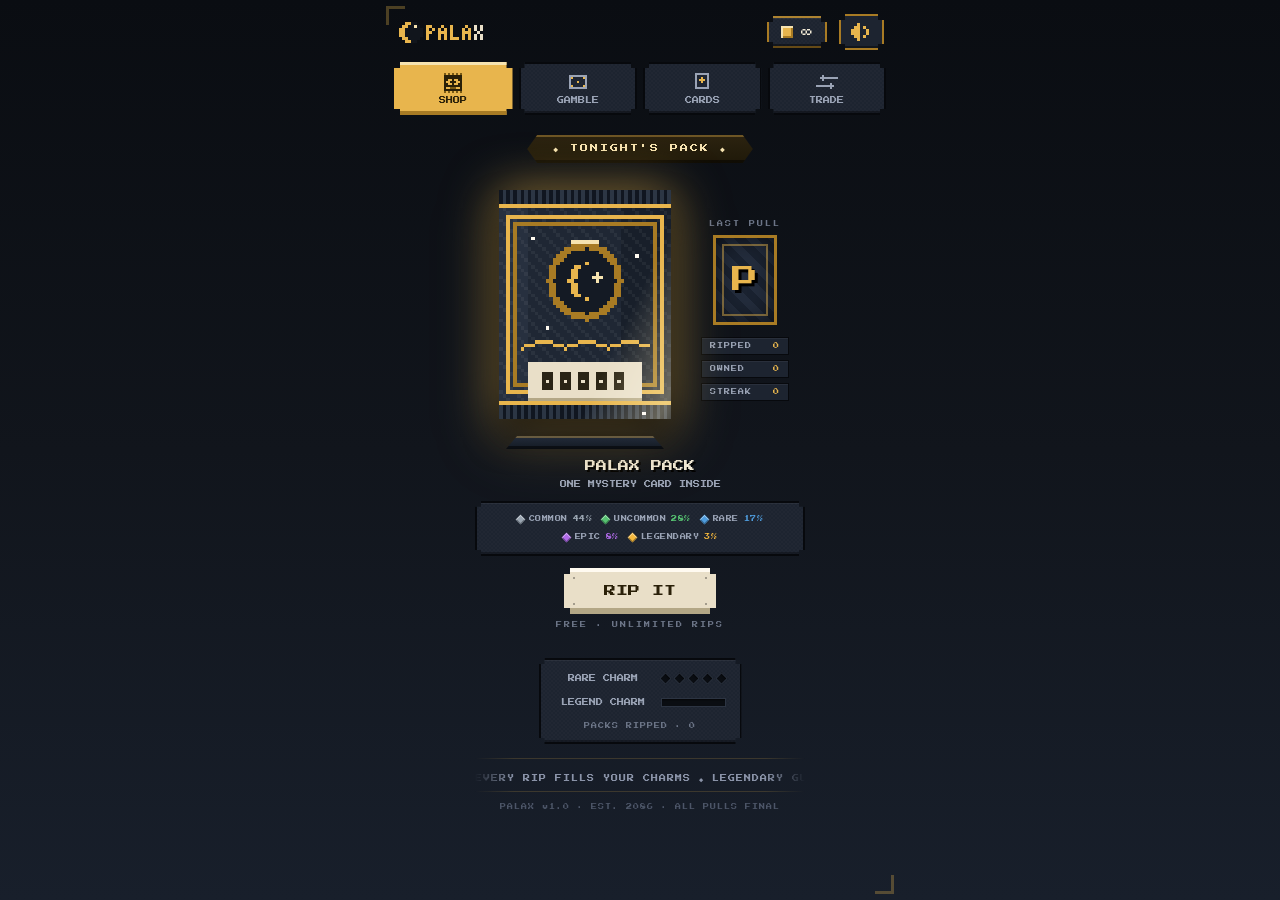
==== commit bbb72b49: "Ship-ready shop: hero row, drawn wordmark, ticker, rarity sections - Logo is now a drawn pixel wordm" ====
--- a/index.html
+++ b/index.html
@@ -6,7 +6,7 @@
 <title>PALAX — Pixel Pack Ripper</title>
 <link rel="preconnect" href="https://fonts.googleapis.com">
 <link href="https://fonts.googleapis.com/css2?family=Press+Start+2P&display=swap" rel="stylesheet">
-<link rel="stylesheet" href="css/style.css?v=12">
+<link rel="stylesheet" href="css/style.css?v=13">
 </head>
 <body>
 
@@ -60,12 +60,23 @@
     <button class="nav-btn" data-screen="trade"><span class="nav-ico">&#8644;</span>TRADE</button>
   </nav>
 
-  <!-- ============ SHOP SCREEN: the one pack ============ -->
+  <!-- ============ SHOP SCREEN ============ -->
   <section id="screen-shop" class="screen active">
-    <div id="packStage" class="pack-stage"></div>
+    <div class="ribbon">&#9670; TONIGHT'S PACK &#9670;</div>
+    <div class="hero-row">
+      <div id="packStage" class="pack-stage"></div>
+      <div class="side-col">
+        <div class="side-label">LAST PULL</div>
+        <div id="lastPull" class="mini-card"></div>
+        <div id="shopStats" class="stat-chips"></div>
+      </div>
+    </div>
     <div id="packInfo" class="pack-info"></div>
     <button id="buyBtn" class="big-btn buy-main">RIP IT</button>
+    <div class="btn-caption">FREE &middot; UNLIMITED RIPS</div>
     <div class="pity-hint" id="pityHint"></div>
+    <div class="ticker"><div class="ticker-track" id="tickerTrack"></div></div>
+    <div class="ver-tag">PALAX v1.0 &middot; EST. 2086 &middot; ALL PULLS FINAL</div>
   </section>
 
   <!-- ============ MINIGAME SCREEN ============ -->
@@ -117,7 +128,7 @@
   <div class="open-stage" id="openStage">
     <div id="stageRays"></div>
     <div id="shockwave"></div>
-    <div class="rip-hint" id="ripHint">&#9756; SWIPE ACROSS THE TOP TO RIP &#9758;</div>
+    <div class="rip-hint" id="ripHint">&gt;&gt;&gt; TEAR ACROSS THE FOIL &lt;&lt;&lt;</div>
     <div id="packWrap" class="pack-wrap">
       <canvas id="packFlap" width="48" height="18"></canvas>
       <canvas id="packBody" width="48" height="64"></canvas>
@@ -138,8 +149,8 @@
   </div>
 </div>
 
-<script src="js/audio.js?v=12"></script>
-<script src="js/cards.js?v=12"></script>
-<script src="js/main.js?v=12"></script>
+<script src="js/audio.js?v=13"></script>
+<script src="js/cards.js?v=13"></script>
+<script src="js/main.js?v=13"></script>
 </body>
 </html>
--- a/css/style.css
+++ b/css/style.css
@@ -857,3 +857,131 @@
   text-shadow: 1px 1px 0 rgba(0,0,0,0.5);
   box-shadow: none;
 }
+
+/* ============================================================
+   Product polish: hero row, ribbon, ticker, dividers, wordmark
+   ============================================================ */
+
+.logo-px canvas { height: 27px; width: auto; image-rendering: pixelated; display: block; }
+.icon-btn canvas { width: 21px; height: 18px; image-rendering: pixelated; display: block; }
+
+/* corner flourishes ground the whole app */
+#app { position: relative; }
+#app::before, #app::after {
+  content: '';
+  position: absolute;
+  width: 16px; height: 16px;
+  border: 3px solid rgba(232, 181, 77, 0.3);
+  pointer-events: none;
+  z-index: 5;
+}
+#app::before { top: 6px; left: 6px; border-right: none; border-bottom: none; }
+#app::after { bottom: 6px; right: 6px; border-left: none; border-top: none; }
+
+/* featured ribbon */
+.ribbon {
+  font-size: 8px;
+  letter-spacing: 2px;
+  color: var(--gold-hi);
+  background: linear-gradient(180deg, #2c2310, #1f1909);
+  clip-path: polygon(10px 0, calc(100% - 10px) 0, 100% 50%, calc(100% - 10px) 100%, 10px 100%, 0 50%);
+  padding: 9px 26px;
+  box-shadow: inset 0 2px 0 rgba(232,181,77,0.35), inset 0 -3px 0 rgba(0,0,0,0.5);
+  margin: 2px 0 10px;
+}
+
+/* hero row: pack + last pull side by side */
+.hero-row {
+  display: flex;
+  align-items: center;
+  justify-content: center;
+  gap: 22px;
+  width: 100%;
+}
+.pack-stage { width: 188px; height: 254px; margin-top: 4px; }
+.pack-holo { width: 172px; height: 229px; }
+.side-col {
+  display: flex;
+  flex-direction: column;
+  align-items: center;
+  gap: 8px;
+}
+.side-label { font-size: 6px; letter-spacing: 2px; color: #6c7587; }
+.mini-card .game-card { width: 64px; height: 90px; cursor: default; }
+.mini-card .game-card:not(.flipped) { transform: rotateX(180deg); }
+.stat-chips {
+  display: flex;
+  flex-direction: column;
+  gap: 5px;
+  margin-top: 4px;
+}
+.stat-chips .chip {
+  font-size: 6px;
+  color: var(--muted);
+  letter-spacing: 1px;
+  background: var(--panel);
+  padding: 6px 9px;
+  box-shadow: inset 0 0 0 1px var(--panel-edge), inset 0 2px 0 rgba(255,255,255,0.05);
+  display: flex;
+  justify-content: space-between;
+  gap: 8px;
+  min-width: 88px;
+}
+.stat-chips .chip b { color: var(--gold); font-weight: normal; }
+
+.btn-caption {
+  font-size: 6px;
+  letter-spacing: 2px;
+  color: #6c7587;
+  margin-top: 8px;
+}
+.odds-plaque { margin-top: 8px; }
+.pity-board { margin-top: 12px; }
+
+/* news ticker */
+.ticker {
+  width: 100%;
+  max-width: 330px;
+  overflow: hidden;
+  margin-top: 14px;
+  border-top: 1px solid rgba(232,181,77,0.18);
+  border-bottom: 1px solid rgba(232,181,77,0.18);
+  padding: 7px 0;
+  -webkit-mask-image: linear-gradient(90deg, transparent, black 12%, black 88%, transparent);
+  mask-image: linear-gradient(90deg, transparent, black 12%, black 88%, transparent);
+}
+.ticker-track {
+  display: inline-block;
+  white-space: nowrap;
+  font-size: 7px;
+  letter-spacing: 1px;
+  color: #8a93a8;
+  animation: tickScroll 26s linear infinite;
+}
+@keyframes tickScroll { to { transform: translateX(-50%); } }
+
+.ver-tag {
+  font-size: 6px;
+  letter-spacing: 1px;
+  color: #4c5567;
+  margin-top: 12px;
+}
+
+/* rarity section dividers in the collection */
+.rarity-divider {
+  grid-column: 1 / -1;
+  display: flex;
+  align-items: center;
+  gap: 10px;
+  font-size: 7px;
+  letter-spacing: 2px;
+  margin-top: 6px;
+  text-shadow: 0 2px 0 rgba(0,0,0,0.7);
+}
+.rarity-divider::after {
+  content: '';
+  flex: 1;
+  height: 2px;
+  background: currentColor;
+  opacity: 0.25;
+}
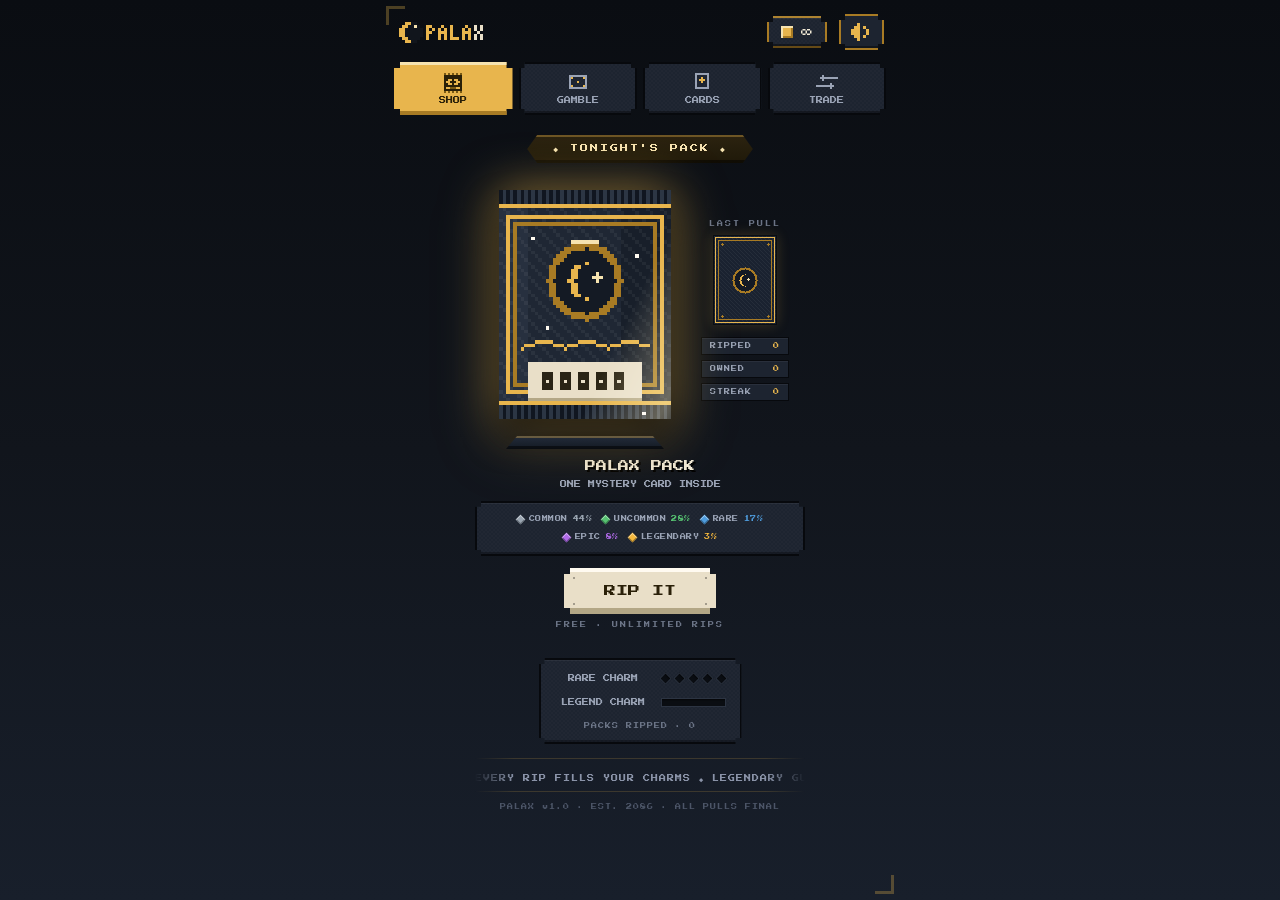
==== commit 2e4e7e1f: "Hand-authored card art: 16 character portraits, sky variants, drawn back - Every card subject now ha" ====
--- a/index.html
+++ b/index.html
@@ -6,7 +6,7 @@
 <title>PALAX — Pixel Pack Ripper</title>
 <link rel="preconnect" href="https://fonts.googleapis.com">
 <link href="https://fonts.googleapis.com/css2?family=Press+Start+2P&display=swap" rel="stylesheet">
-<link rel="stylesheet" href="css/style.css?v=13">
+<link rel="stylesheet" href="css/style.css?v=14">
 </head>
 <body>
 
@@ -149,8 +149,8 @@
   </div>
 </div>
 
-<script src="js/audio.js?v=13"></script>
-<script src="js/cards.js?v=13"></script>
-<script src="js/main.js?v=13"></script>
+<script src="js/audio.js?v=14"></script>
+<script src="js/cards.js?v=14"></script>
+<script src="js/main.js?v=14"></script>
 </body>
 </html>
--- a/css/style.css
+++ b/css/style.css
@@ -985,3 +985,40 @@
   background: currentColor;
   opacity: 0.25;
 }
+
+/* ============================================================
+   Final art pass: drawn card backs, rarity stamp, pack tease
+   ============================================================ */
+
+/* card back is now fully drawn on canvas */
+.card-back-face { border: none; background: none; box-shadow: 0 0 12px rgba(232,181,77,0.2); }
+.card-back-face::before, .card-back-face::after { content: none; }
+
+/* rarity stamp slams over the revealed card */
+.rarity-stamp {
+  position: absolute;
+  left: 50%; top: 16%;
+  translate: -50%;
+  font-size: 17px;
+  letter-spacing: 3px;
+  text-shadow: 0 3px 0 rgba(0,0,0,0.85), 0 0 22px currentColor;
+  pointer-events: none;
+  z-index: 8;
+  animation: stampIn 1.5s cubic-bezier(0.18, 1.5, 0.4, 1) both;
+}
+@keyframes stampIn {
+  0% { opacity: 0; transform: scale(3.2) rotate(-7deg); }
+  14% { opacity: 1; transform: scale(1) rotate(-2deg); }
+  20% { transform: scale(1.12) rotate(1deg); }
+  26%, 78% { opacity: 1; transform: scale(1) rotate(0deg); }
+  100% { opacity: 0; transform: scale(0.92) translateY(-12px); }
+}
+
+/* idle pack shiver of anticipation */
+.pack-holo.tease { animation: packTease 0.6s ease, packFloat 3.4s ease-in-out 0.6s infinite; }
+@keyframes packTease {
+  15% { rotate: -3.5deg; filter: drop-shadow(0 18px 16px rgba(0,0,0,0.6)) drop-shadow(0 0 36px rgba(232,181,77,0.7)) brightness(1.18); }
+  35% { rotate: 3deg; }
+  55% { rotate: -2deg; }
+  75% { rotate: 1deg; }
+}
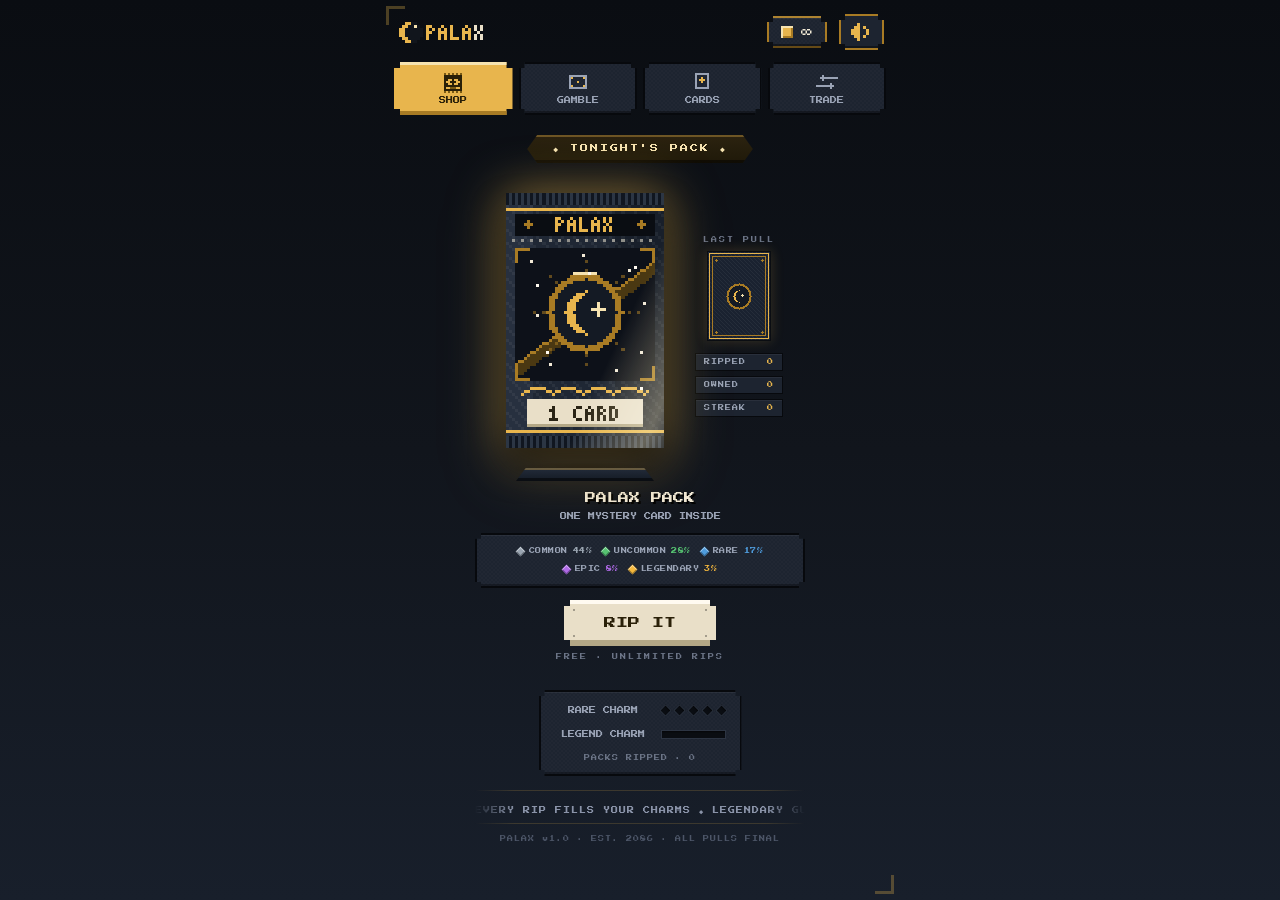
==== commit 625d3d2b: "Booster-proportion pack redesign with printed wrapper graphics - Pack is now true booster shape: 52x" ====
--- a/index.html
+++ b/index.html
@@ -6,7 +6,7 @@
 <title>PALAX — Pixel Pack Ripper</title>
 <link rel="preconnect" href="https://fonts.googleapis.com">
 <link href="https://fonts.googleapis.com/css2?family=Press+Start+2P&display=swap" rel="stylesheet">
-<link rel="stylesheet" href="css/style.css?v=14">
+<link rel="stylesheet" href="css/style.css?v=16">
 </head>
 <body>
 
@@ -130,8 +130,8 @@
     <div id="shockwave"></div>
     <div class="rip-hint" id="ripHint">&gt;&gt;&gt; TEAR ACROSS THE FOIL &lt;&lt;&lt;</div>
     <div id="packWrap" class="pack-wrap">
-      <canvas id="packFlap" width="48" height="18"></canvas>
-      <canvas id="packBody" width="48" height="64"></canvas>
+      <canvas id="packFlap" width="52" height="20"></canvas>
+      <canvas id="packBody" width="52" height="84"></canvas>
     </div>
     <div id="cardRow" class="card-row"></div>
     <button id="doneBtn" class="big-btn gold-btn hidden">COLLECT</button>
@@ -149,8 +149,8 @@
   </div>
 </div>
 
-<script src="js/audio.js?v=14"></script>
-<script src="js/cards.js?v=14"></script>
-<script src="js/main.js?v=14"></script>
+<script src="js/audio.js?v=16"></script>
+<script src="js/cards.js?v=16"></script>
+<script src="js/main.js?v=16"></script>
 </body>
 </html>
--- a/css/style.css
+++ b/css/style.css
@@ -278,7 +278,7 @@
   position: absolute;
   bottom: -14px; left: 50%;
   translate: -50%;
-  width: 170px; height: 16px;
+  width: 150px; height: 16px;
   background: radial-gradient(ellipse at 50% 50%, rgba(0,0,0,0.55), transparent 70%);
 }
 .pack-stage::after {
@@ -286,7 +286,7 @@
   position: absolute;
   bottom: -18px; left: 50%;
   translate: -50%;
-  width: 158px; height: 13px;
+  width: 138px; height: 13px;
   background: linear-gradient(180deg, #232c3a, #141a24);
   clip-path: polygon(7% 0, 93% 0, 100% 100%, 0 100%);
   box-shadow: inset 0 2px 0 rgba(232,181,77,0.35), inset 0 -3px 0 rgba(0,0,0,0.5);
@@ -406,7 +406,7 @@
 
 .pack-wrap {
   position: relative;
-  width: 240px; height: 320px;
+  width: 220px; height: 356px;
   touch-action: none;
   cursor: grab;
   z-index: 3;
@@ -419,14 +419,13 @@
 #packBody, #packFlap {
   position: absolute;
   left: 0; top: 0;
-  width: 240px;
+  width: 220px;
   image-rendering: pixelated;
 }
-#packBody { height: 320px; transition: filter 0.13s ease-out; }
-#packFlap { height: 90px; z-index: 2; transition: transform 0.09s ease-out; }
+#packBody { height: 356px; z-index: 2; transition: filter 0.13s ease-out; }
+#packFlap { height: 85px; z-index: 3; transition: transform 0.09s ease-out; }
 #packFlap.flying {
-  transition: transform 0.7s cubic-bezier(0.25, 0.5, 0.3, 1), opacity 0.7s;
-  transform: translate(150px, -340px) rotate(80deg) scale(1.15) !important;
+  transition: transform 0.7s cubic-bezier(0.25, 0.5, 0.3, 1) !important, opacity 0.7s !important;
   opacity: 0;
 }
 .pack-wrap.shaking { animation: packShake 0.08s linear infinite; }
@@ -451,7 +450,7 @@
   gap: 14px;
   justify-content: center;
   perspective: 1000px;
-  min-height: 150px;
+  min-height: 0;
   z-index: 3;
 }
 
@@ -898,8 +897,8 @@
   gap: 22px;
   width: 100%;
 }
-.pack-stage { width: 188px; height: 254px; margin-top: 4px; }
-.pack-holo { width: 172px; height: 229px; }
+.pack-stage { width: 176px; height: 286px; margin-top: 4px; }
+.pack-holo { width: 158px; height: 255px; }
 .side-col {
   display: flex;
   flex-direction: column;
@@ -1022,3 +1021,24 @@
   55% { rotate: -2deg; }
   75% { rotate: 1deg; }
 }
+
+/* ============================================================
+   Physical opening: card emerges from the pack, wrapper falls
+   ============================================================ */
+.pop-wrap.in-pack {
+  position: absolute;
+  left: 50%;
+  top: 44px;
+  margin-left: -96px;
+  width: 192px; height: 270px;
+  z-index: 1;
+  animation: none;
+}
+#packBody.dropping {
+  animation: wrapperFall 0.85s cubic-bezier(0.45, 0, 0.8, 0.4) forwards !important;
+}
+@keyframes wrapperFall {
+  20% { transform: translateY(26px) rotate(3deg); opacity: 1; }
+  60% { transform: translateY(210px) rotate(-9deg); opacity: 1; }
+  100% { transform: translateY(440px) rotate(15deg); opacity: 0; }
+}
